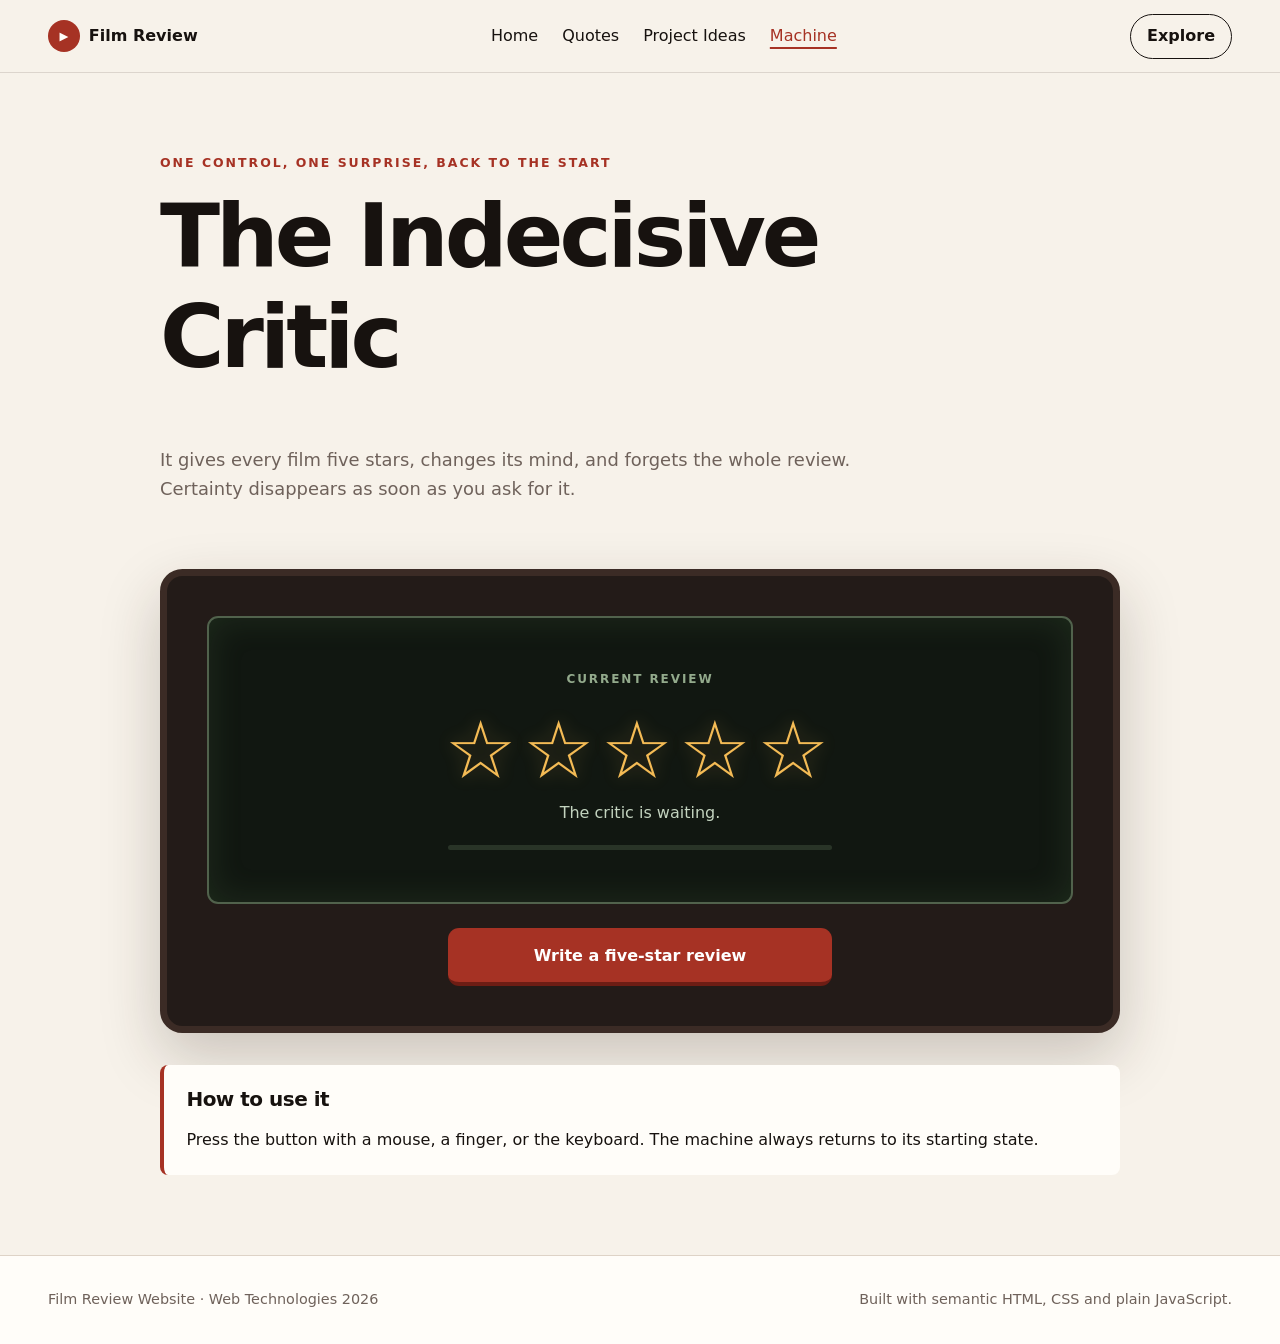
==== machine.html @ 575af904 "Create initial film review learning website" ====
<!DOCTYPE html>
<html lang="en">
<head>
    <meta charset="UTF-8">
    <meta name="viewport" content="width=device-width, initial-scale=1.0">
    <meta name="description" content="A useless film review machine that gives five stars and immediately takes them back.">
    <title>Useless Machine · Film Review Website</title>
    <link rel="icon" href="favicon-32.png" sizes="32x32">
    <link rel="apple-touch-icon" href="apple-touch-icon.png">
    <link rel="stylesheet" href="style.css">
    <link rel="stylesheet" href="machine.css">
</head>
<body>
    <header id="site-header"></header>
    <main class="page-shell machine-page">
        <header class="page-introduction"><p class="eyebrow">One control, one surprise, back to the start</p><h1>The Indecisive Critic</h1><p>It gives every film five stars, changes its mind, and forgets the whole review. Certainty disappears as soon as you ask for it.</p></header>
        <section id="review-machine" class="review-machine" aria-labelledby="machine-title">
            <div class="machine-screen" aria-live="polite">
                <p class="screen-label" id="machine-title">Current review</p>
                <div id="star-rating" class="star-rating" aria-label="No rating yet">☆☆☆☆☆</div>
                <p id="machine-status" class="machine-status">The critic is waiting.</p>
                <div class="progress-track" aria-hidden="true"><span id="progress-bar" class="progress-bar"></span></div>
            </div>
            <button id="review-button" class="machine-button" type="button">Write a five-star review</button>
        </section>
        <aside class="machine-note" aria-labelledby="how-title"><h2 id="how-title">How to use it</h2><p>Press the button with a mouse, a finger, or the keyboard. The machine always returns to its starting state.</p></aside>
    </main>
    <footer id="site-footer"></footer>
    <script src="nav.js"></script>
    <script src="machine.js"></script>
</body>
</html>
---- style.css ----
/* style.css — one visual system shared by every page. */
:root {
    --ink: #17120f;
    --muted: #6f625b;
    --paper: #f7f2ea;
    --surface: #fffdf9;
    --line: #ded3c7;
    --accent: #a63224;
    --accent-dark: #762016;
    --gold: #e6ad4f;
    --night: #171b24;
    --shadow: 0 18px 50px rgba(44, 31, 22, 0.12);
}

* { box-sizing: border-box; }

html { scroll-behavior: smooth; }

body {
    margin: 0;
    font-family: system-ui, -apple-system, BlinkMacSystemFont, "Segoe UI", sans-serif;
    line-height: 1.6;
    color: var(--ink);
    background: var(--paper);
}

img { max-width: 100%; height: auto; }
a { color: var(--accent-dark); }

a:focus-visible,
button:focus-visible {
    outline: 3px solid var(--gold);
    outline-offset: 4px;
}

h1, h2, h3, p { margin-top: 0; }
h1, h2, h3 { line-height: 1.15; }
h1 { font-size: clamp(2.4rem, 7vw, 5.5rem); letter-spacing: -0.045em; }
h2 { font-size: clamp(1.8rem, 4vw, 3rem); letter-spacing: -0.025em; }

.page-shell {
    width: min(100% - 2rem, 74rem);
    margin: 0 auto;
    padding: 2rem 0 5rem;
}

.narrow-page { width: min(100% - 2rem, 58rem); }

.eyebrow {
    margin-bottom: 0.7rem;
    color: var(--accent);
    font-size: 0.78rem;
    font-weight: 800;
    letter-spacing: 0.16em;
    text-transform: uppercase;
}

.section-heading,
.page-introduction { max-width: 46rem; margin-bottom: 2rem; }
.page-introduction { padding: 3rem 0 1rem; }
.page-introduction > p:last-child { color: var(--muted); font-size: 1.12rem; }

/* Shared navigation — inserted from nav.html. */
#site-header {
    position: sticky;
    top: 0;
    z-index: 20;
    background: rgba(247, 242, 234, 0.94);
    border-bottom: 1px solid rgba(111, 98, 91, 0.2);
    backdrop-filter: blur(12px);
}

nav {
    width: min(100%, 78rem);
    min-height: 4.5rem;
    margin: 0 auto;
    padding: 0.85rem 2rem;
    display: flex;
    align-items: center;
    gap: 1rem;
}

nav a { color: var(--ink); text-decoration: none; }
nav a:hover, nav a[aria-current="page"] { color: var(--accent); }
nav a[aria-current="page"] { text-decoration: underline; text-decoration-thickness: 2px; text-underline-offset: 0.35rem; }

nav .logo {
    display: inline-flex;
    align-items: center;
    gap: 0.55rem;
    font-weight: 850;
    white-space: nowrap;
}

.logo-mark {
    display: grid;
    width: 2rem;
    height: 2rem;
    place-items: center;
    color: var(--surface);
    background: var(--accent);
    border-radius: 50%;
    font-size: 0.72rem;
}

nav .links {
    display: flex;
    align-items: center;
    gap: 1.5rem;
    margin: 0 auto;
    padding: 0;
    list-style: none;
}

nav .action,
.button {
    display: inline-block;
    padding: 0.55rem 1rem;
    border: 1.5px solid currentColor;
    border-radius: 999px;
    font-weight: 750;
    text-decoration: none;
}

nav .action:hover { background: var(--accent); color: white; }

/* The homepage image fills the hero like a background while keeping alt text. */
.home-hero {
    position: relative;
    min-height: min(72vh, 42rem);
    overflow: hidden;
    display: flex;
    align-items: flex-end;
    border-radius: 1.4rem;
    color: white;
    background: var(--night);
    box-shadow: var(--shadow);
}

.hero-background {
    position: absolute;
    inset: 0;
    z-index: 0;
    width: 100%;
    height: 100%;
    object-fit: cover;
    object-position: center;
}

.home-hero::after {
    content: "";
    position: absolute;
    inset: 0;
    z-index: 1;
    background: linear-gradient(90deg, rgba(8, 12, 18, 0.88), rgba(8, 12, 18, 0.52) 50%, rgba(8, 12, 18, 0.12));
}

.hero-content {
    position: relative;
    z-index: 2;
    max-width: 44rem;
    padding: clamp(2rem, 7vw, 5rem);
}

.hero-content h1 { margin-bottom: 1rem; }
.hero-content .eyebrow { color: #ffd48c; }
.hero-introduction { max-width: 38rem; margin-bottom: 1.7rem; color: rgba(255, 255, 255, 0.88); font-size: clamp(1rem, 2vw, 1.24rem); }
.hero-content .button { color: white; background: var(--accent); border-color: var(--accent); }
.hero-content .button:hover { background: #c34434; }

.site-overview { padding: 6rem 0 3rem; }
.overview-grid, .quote-grid { display: grid; grid-template-columns: repeat(3, 1fr); gap: 1.25rem; }

.overview-card {
    min-height: 20rem;
    padding: 1.6rem;
    display: flex;
    flex-direction: column;
    background: var(--surface);
    border: 1px solid var(--line);
    border-radius: 1rem;
    box-shadow: 0 10px 30px rgba(44, 31, 22, 0.06);
}

.card-number { color: var(--accent); font-weight: 850; }
.overview-card h3 { font-size: 1.5rem; }
.overview-card p:not(.card-number) { color: var(--muted); }
.overview-card a { margin-top: auto; font-weight: 750; }

.learning-note {
    margin-top: 3rem;
    padding: 2.2rem;
    display: grid;
    grid-template-columns: 1fr 1fr;
    gap: 2rem;
    align-items: end;
    color: white;
    background: var(--night);
    border-radius: 1rem;
}

.learning-note .eyebrow { color: #ffd48c; }
.learning-note h2, .learning-note p { margin-bottom: 0; }
.learning-note > p { color: rgba(255, 255, 255, 0.78); }

/* Quotes page. */
.quote-hero {
    margin-bottom: 5rem;
    padding: clamp(2rem, 6vw, 4.5rem);
    color: white;
    background: radial-gradient(circle at 80% 10%, #a63224, #4b1816 42%, #171b24 100%);
    border-radius: 1.4rem;
    box-shadow: var(--shadow);
}

.quote-hero .eyebrow { color: #ffd48c; }
.quote-hero h1 { margin-bottom: 2rem; }
.quote-hero blockquote { max-width: 50rem; margin: 0; font-family: Georgia, "Times New Roman", serif; font-size: clamp(1.5rem, 4vw, 3.2rem); line-height: 1.25; }
.random-source { margin: 1.5rem 0 0; color: rgba(255, 255, 255, 0.72); }

.quote {
    min-height: 14rem;
    padding: 1.4rem;
    display: flex;
    flex-direction: column;
    background: var(--surface);
    border: 1px solid var(--line);
    border-left: 4px solid var(--accent);
    border-radius: 0.8rem;
}

.quote blockquote { margin: 0; font-family: Georgia, "Times New Roman", serif; font-size: 1.35rem; }
.quote footer { margin-top: auto; padding-top: 1rem; color: var(--muted); font-size: 0.9rem; }
.quote cite { color: var(--ink); font-style: normal; font-weight: 750; }

/* Project ideas page. */
.idea-summary { display: grid; grid-template-columns: repeat(2, 1fr); gap: 0.75rem; margin: 0 0 4rem; padding: 0; list-style: none; }
.idea-summary li { padding: 0.9rem 1rem; background: var(--surface); border: 1px solid var(--line); border-radius: 0.65rem; font-weight: 700; }
.idea-list { margin: 0 0 4rem; }
.idea-item { padding: 1.4rem 0; display: grid; grid-template-columns: 15rem 1fr; gap: 2rem; border-bottom: 1px solid var(--line); }
.idea-item dt { font-weight: 800; }
.idea-item dd { margin: 0; color: var(--muted); }
.build-plan { padding: 2rem; background: var(--surface); border: 1px solid var(--line); border-radius: 1rem; }
.build-plan li + li { margin-top: 0.65rem; }

/* Shared footer — inserted from footer.html. */
#site-footer {
    padding: 2rem max(1rem, calc((100% - 74rem) / 2));
    display: flex;
    justify-content: space-between;
    gap: 1rem;
    color: var(--muted);
    background: var(--surface);
    border-top: 1px solid var(--line);
    font-size: 0.9rem;
}

#site-footer p { margin: 0; }

@media (max-width: 780px) {
    nav { flex-wrap: wrap; padding: 0.75rem 1rem; }
    nav .links { order: 3; width: 100%; gap: 0.45rem; justify-content: space-between; overflow-x: auto; font-size: 0.88rem; }
    nav .action { margin-left: auto; }
    .home-hero::after { background: linear-gradient(0deg, rgba(8, 12, 18, 0.92), rgba(8, 12, 18, 0.42)); }
    .overview-grid, .quote-grid { grid-template-columns: 1fr; }
    .overview-card { min-height: 14rem; }
    .learning-note, .idea-item { grid-template-columns: 1fr; gap: 0.6rem; }
    .idea-summary { grid-template-columns: 1fr; }
    #site-footer { flex-direction: column; }
}

@media (prefers-reduced-motion: reduce) {
    html { scroll-behavior: auto; }
    *, *::before, *::after { animation-duration: 0.01ms !important; animation-iteration-count: 1 !important; transition-duration: 0.01ms !important; }
}
---- machine.css ----
.machine-page { width: min(100% - 2rem, 60rem); }

.review-machine {
    padding: clamp(1.2rem, 4vw, 2.5rem);
    background: #231b18;
    border: 0.45rem solid #3b2b25;
    border-radius: 1.4rem;
    box-shadow: 0 24px 60px rgba(44, 31, 22, 0.22);
}

.machine-screen {
    min-height: 18rem;
    padding: 2rem;
    display: flex;
    flex-direction: column;
    justify-content: center;
    text-align: center;
    color: #f8e9c8;
    background: #111711;
    border: 2px solid #51624c;
    border-radius: 0.7rem;
    box-shadow: inset 0 0 35px rgba(124, 185, 109, 0.13);
}

.screen-label { color: #93aa8c; font-size: 0.75rem; font-weight: 800; letter-spacing: 0.16em; text-transform: uppercase; }
.star-rating { margin: 0.6rem 0; color: #f4bb55; font-size: clamp(2.4rem, 9vw, 5rem); letter-spacing: 0.08em; line-height: 1; text-shadow: 0 0 18px rgba(244, 187, 85, 0.32); }
.machine-status { min-height: 1.6em; margin-bottom: 1.2rem; color: #c3d3bf; }
.progress-track { width: min(100%, 24rem); height: 0.35rem; margin: 0 auto; overflow: hidden; background: #293427; border-radius: 99px; }
.progress-bar { display: block; width: 0; height: 100%; background: #f4bb55; transition: width 0.8s ease; }

.machine-button {
    width: min(100%, 24rem);
    margin: 1.5rem auto 0;
    padding: 0.9rem 1.2rem;
    display: block;
    color: white;
    background: #a63224;
    border: 0;
    border-bottom: 4px solid #6d1d14;
    border-radius: 0.7rem;
    font: inherit;
    font-weight: 800;
    cursor: pointer;
}

.machine-button:hover:not(:disabled) { background: #bf3d2d; }
.machine-button:active:not(:disabled) { transform: translateY(2px); border-bottom-width: 2px; }
.machine-button:disabled { cursor: wait; opacity: 0.72; }
.review-machine.is-working .machine-screen { animation: screen-pulse 0.75s ease-in-out infinite alternate; }
.review-machine.is-erasing .star-rating { animation: small-shake 0.18s linear infinite alternate; }

.machine-note { margin-top: 2rem; padding: 1.4rem; background: #fffdf9; border-left: 4px solid #a63224; border-radius: 0.5rem; }
.machine-note h2 { font-size: 1.25rem; }
.machine-note p { margin-bottom: 0; }

@keyframes screen-pulse {
    from { box-shadow: inset 0 0 25px rgba(124, 185, 109, 0.08); }
    to { box-shadow: inset 0 0 45px rgba(124, 185, 109, 0.22); }
}

@keyframes small-shake {
    from { transform: translateX(-2px); }
    to { transform: translateX(2px); }
}
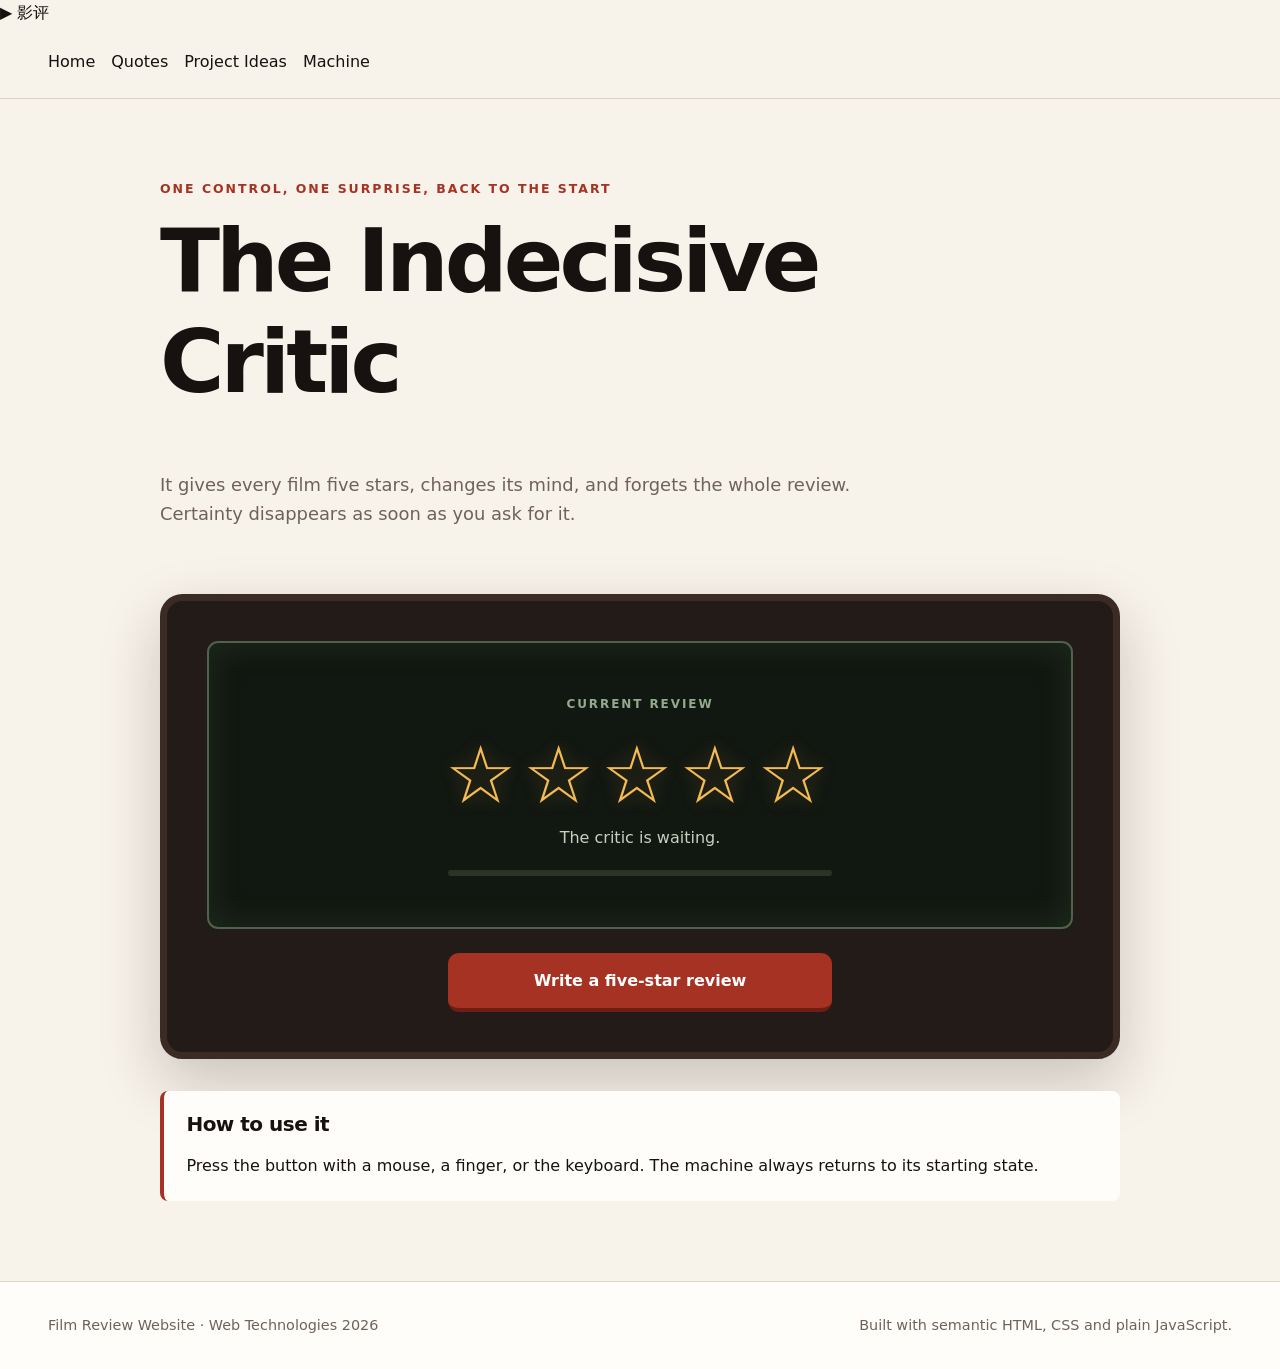
==== commit aad5b071: "change some words" ====
--- a/machine.html
+++ b/machine.html
@@ -4,7 +4,7 @@
     <meta charset="UTF-8">
     <meta name="viewport" content="width=device-width, initial-scale=1.0">
     <meta name="description" content="A useless film review machine that gives five stars and immediately takes them back.">
-    <title>Useless Machine · Film Review Website</title>
+    <title>Useless Machine · Film quotes Website</title>
     <link rel="icon" href="favicon-32.png" sizes="32x32">
     <link rel="apple-touch-icon" href="apple-touch-icon.png">
     <link rel="stylesheet" href="style.css">
